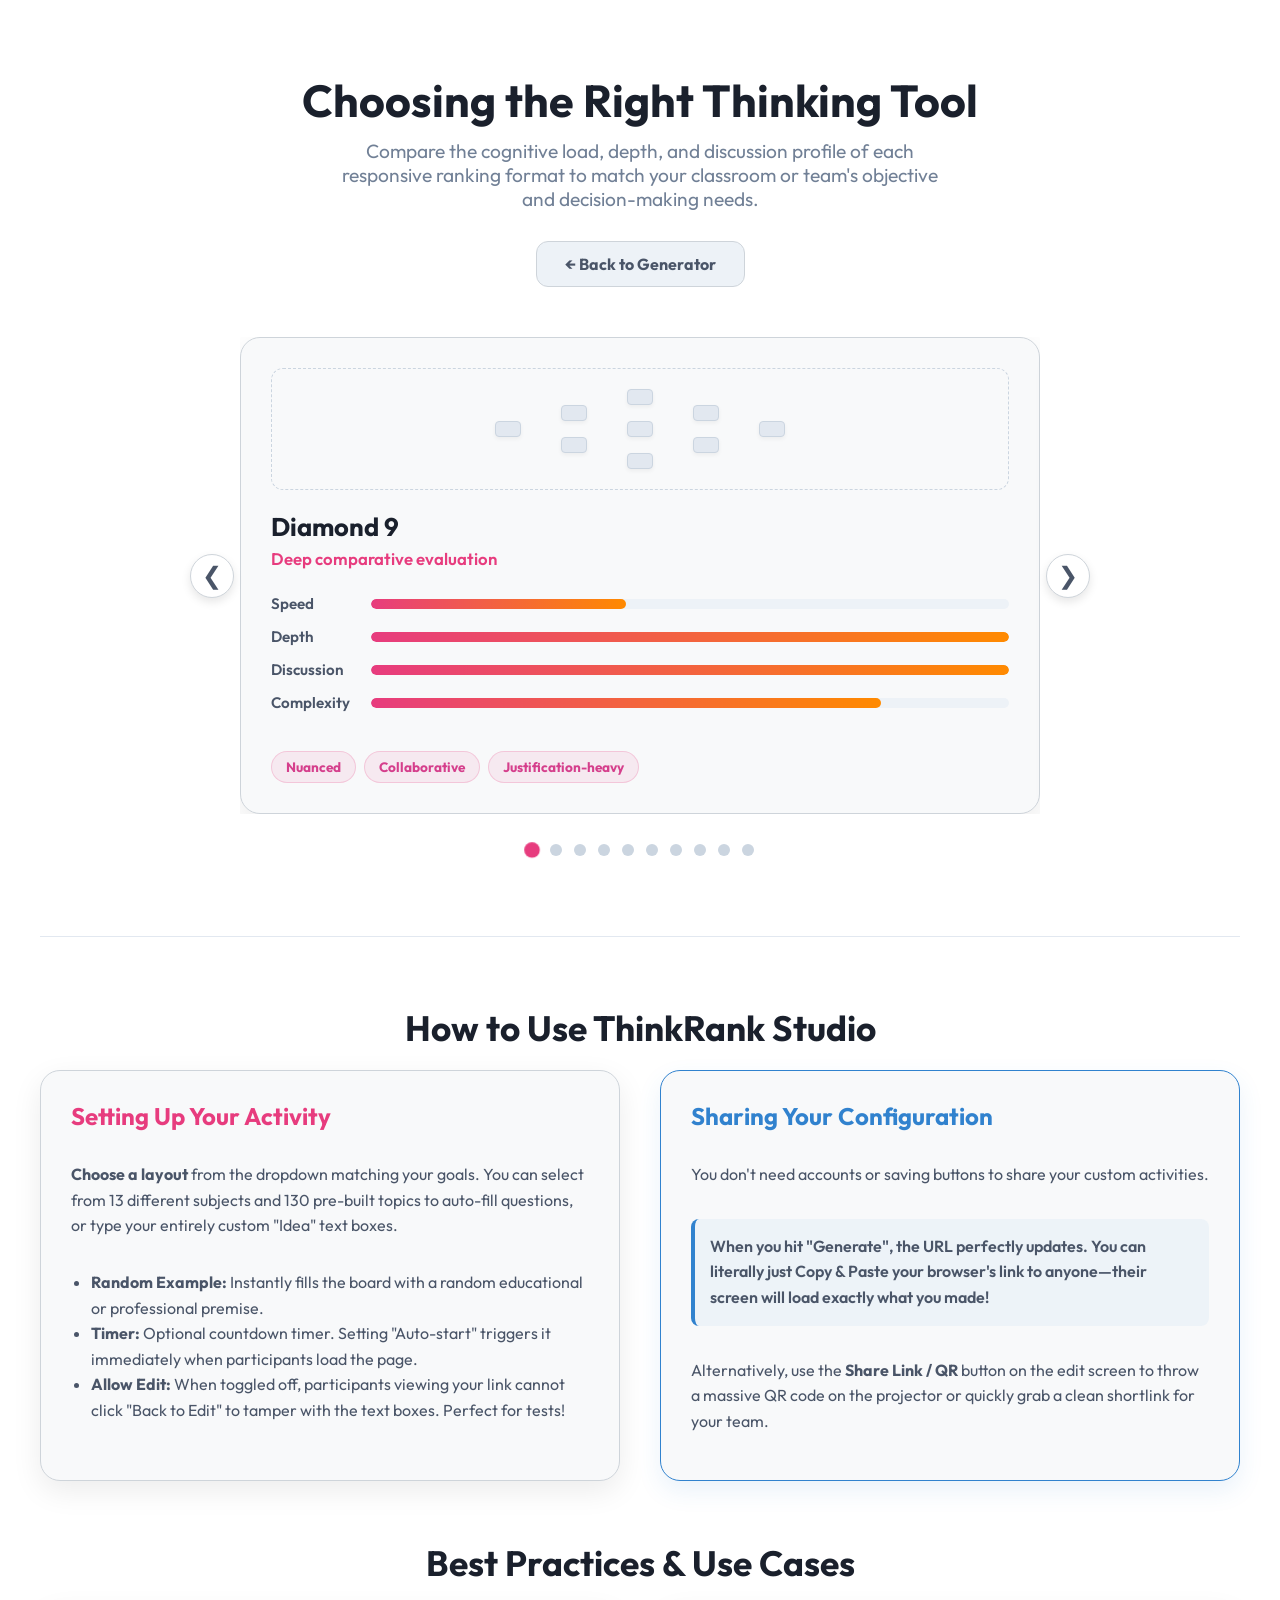
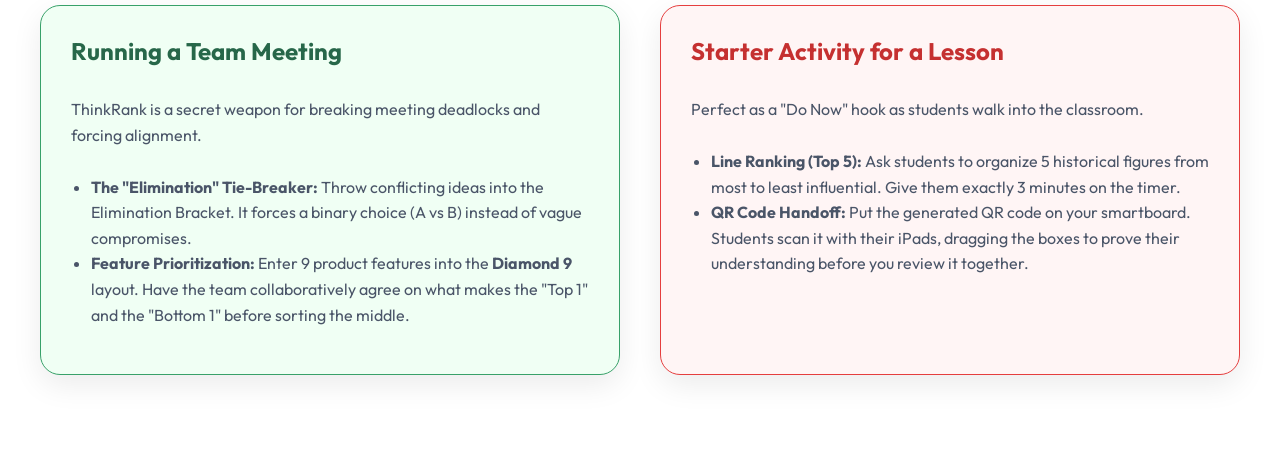
==== guide.html @ b17131f6 "Initial Upload" ====
<!DOCTYPE html>
<html lang="en">

<head>
  <meta charset="UTF-8">
  <meta name="viewport" content="width=device-width, initial-scale=1.0">
  <title>Thinking Tools Guide: Ranking Layouts</title>
  <link href="https://fonts.googleapis.com/css2?family=Outfit:wght@400;500;600;700&display=swap" rel="stylesheet">
  <link rel="stylesheet" href="css/styles.css">
  <link rel="stylesheet" href="css/guide.css">
</head>

<body>

  <div class="guide-container">
    <div class="guide-header">
      <h1>Choosing the Right Thinking Tool</h1>
      <p>Compare the cognitive load, depth, and discussion profile of each responsive ranking format to match your
        classroom or team's objective and decision-making needs.</p>
      <a href="index.html" class="btn-back">← Back to Generator</a>
    </div>

    <div class="carousel-wrapper">
      <button id="prevBtn" class="carousel-btn" aria-label="Previous format">&#10094;</button>
      
      <div class="card-grid" id="carousel">

      <!-- Diamond 9 -->
      <div class="guide-card">
        <div class="layout-preview">
          <!-- Mini D9 setup -->
          <div class="preview-box" style="top:20px; left:50%; transform:translateX(-50%);"></div>
          <div class="preview-box" style="top:36px; left:41%; transform:translateX(-50%);"></div>
          <div class="preview-box" style="top:36px; left:59%; transform:translateX(-50%);"></div>
          <div class="preview-box" style="top:52px; left:32%; transform:translateX(-50%);"></div>
          <div class="preview-box" style="top:52px; left:50%; transform:translateX(-50%);"></div>
          <div class="preview-box" style="top:52px; left:68%; transform:translateX(-50%);"></div>
          <div class="preview-box" style="top:68px; left:41%; transform:translateX(-50%);"></div>
          <div class="preview-box" style="top:68px; left:59%; transform:translateX(-50%);"></div>
          <div class="preview-box" style="top:84px; left:50%; transform:translateX(-50%);"></div>
        </div>
        <h2 class="card-title">Diamond 9</h2>
        <div class="thinking-style">Deep comparative evaluation</div>
        <div class="ratings-container">
          <div class="rating-row">
            <div class="rating-label">Speed</div>
            <div class="rating-bar-bg">
              <div class="rating-bar-fill" style="width: 40%;"></div>
            </div>
          </div>
          <div class="rating-row">
            <div class="rating-label">Depth</div>
            <div class="rating-bar-bg">
              <div class="rating-bar-fill" style="width: 100%;"></div>
            </div>
          </div>
          <div class="rating-row">
            <div class="rating-label">Discussion</div>
            <div class="rating-bar-bg">
              <div class="rating-bar-fill" style="width: 100%;"></div>
            </div>
          </div>
          <div class="rating-row">
            <div class="rating-label">Complexity</div>
            <div class="rating-bar-bg">
              <div class="rating-bar-fill" style="width: 80%;"></div>
            </div>
          </div>
        </div>
        <div class="tags-container">
          <span class="tag">Nuanced</span><span class="tag">Collaborative</span><span
            class="tag">Justification-heavy</span>
        </div>
      </div>

      <!-- Diamond 5 -->
      <div class="guide-card">
        <div class="layout-preview">
          <!-- Mini D5 setup -->
          <div class="preview-box" style="top:20px; left:50%; transform:translateX(-50%);"></div>
          <div class="preview-box" style="top:42px; left:41%; transform:translateX(-50%);"></div>
          <div class="preview-box" style="top:42px; left:59%; transform:translateX(-50%);"></div>
          <div class="preview-box" style="top:64px; left:50%; transform:translateX(-50%);"></div>
          <div class="preview-box" style="top:86px; left:50%; transform:translateX(-50%);"></div>
        </div>
        <h2 class="card-title">Diamond 5</h2>
        <div class="thinking-style">Focused prioritisation</div>
        <div class="ratings-container">
          <div class="rating-row">
            <div class="rating-label">Speed</div>
            <div class="rating-bar-bg">
              <div class="rating-bar-fill" style="width: 80%;"></div>
            </div>
          </div>
          <div class="rating-row">
            <div class="rating-label">Depth</div>
            <div class="rating-bar-bg">
              <div class="rating-bar-fill" style="width: 60%;"></div>
            </div>
          </div>
          <div class="rating-row">
            <div class="rating-label">Discussion</div>
            <div class="rating-bar-bg">
              <div class="rating-bar-fill" style="width: 80%;"></div>
            </div>
          </div>
          <div class="rating-row">
            <div class="rating-label">Complexity</div>
            <div class="rating-bar-bg">
              <div class="rating-bar-fill" style="width: 40%;"></div>
            </div>
          </div>
        </div>
        <div class="tags-container">
          <span class="tag">Lower cognitive load</span><span class="tag">Quick comparison</span><span
            class="tag">Accessible</span>
        </div>
      </div>

      <!-- Triangle -->
      <div class="guide-card">
        <div class="layout-preview">
          <!-- Mini Triangle setup -->
          <div class="preview-box" style="top:25px; left:50%; transform:translateX(-50%);"></div>
          <div class="preview-box" style="top:50px; left:41%; transform:translateX(-50%);"></div>
          <div class="preview-box" style="top:50px; left:59%; transform:translateX(-50%);"></div>
          <div class="preview-box" style="top:75px; left:32%; transform:translateX(-50%);"></div>
          <div class="preview-box" style="top:75px; left:50%; transform:translateX(-50%);"></div>
          <div class="preview-box" style="top:75px; left:68%; transform:translateX(-50%);"></div>
        </div>
        <h2 class="card-title">Triangle Ranking</h2>
        <div class="thinking-style">Clear hierarchy</div>
        <div class="ratings-container">
          <div class="rating-row">
            <div class="rating-label">Speed</div>
            <div class="rating-bar-bg">
              <div class="rating-bar-fill" style="width: 60%;"></div>
            </div>
          </div>
          <div class="rating-row">
            <div class="rating-label">Depth</div>
            <div class="rating-bar-bg">
              <div class="rating-bar-fill" style="width: 80%;"></div>
            </div>
          </div>
          <div class="rating-row">
            <div class="rating-label">Discussion</div>
            <div class="rating-bar-bg">
              <div class="rating-bar-fill" style="width: 80%;"></div>
            </div>
          </div>
          <div class="rating-row">
            <div class="rating-label">Complexity</div>
            <div class="rating-bar-bg">
              <div class="rating-bar-fill" style="width: 60%;"></div>
            </div>
          </div>
        </div>
        <div class="tags-container">
          <span class="tag">Structured</span><span class="tag">Balanced</span><span class="tag">Hierarchical</span>
        </div>
      </div>

      <!-- Line -->
      <div class="guide-card">
        <div class="layout-preview">
          <!-- Mini Line setup -->
          <div class="preview-box" style="top:15px; left:50%; transform:translateX(-50%);"></div>
          <div class="preview-box" style="top:35px; left:50%; transform:translateX(-50%);"></div>
          <div class="preview-box" style="top:55px; left:50%; transform:translateX(-50%);"></div>
          <div class="preview-box" style="top:75px; left:50%; transform:translateX(-50%);"></div>
          <div class="preview-box" style="top:95px; left:50%; transform:translateX(-50%);"></div>
        </div>
        <h2 class="card-title">Line Ranking</h2>
        <div class="thinking-style">Rapid judgement</div>
        <div class="ratings-container">
          <div class="rating-row">
            <div class="rating-label">Speed</div>
            <div class="rating-bar-bg">
              <div class="rating-bar-fill" style="width: 100%;"></div>
            </div>
          </div>
          <div class="rating-row">
            <div class="rating-label">Depth</div>
            <div class="rating-bar-bg">
              <div class="rating-bar-fill" style="width: 40%;"></div>
            </div>
          </div>
          <div class="rating-row">
            <div class="rating-label">Discussion</div>
            <div class="rating-bar-bg">
              <div class="rating-bar-fill" style="width: 40%;"></div>
            </div>
          </div>
          <div class="rating-row">
            <div class="rating-label">Complexity</div>
            <div class="rating-bar-bg">
              <div class="rating-bar-fill" style="width: 20%;"></div>
            </div>
          </div>
        </div>
        <div class="tags-container">
          <span class="tag">Fast</span><span class="tag">Simple</span><span class="tag">Direct Ladder</span>
        </div>
      </div>

      <!-- Podium -->
      <div class="guide-card">
        <div class="layout-preview">
          <!-- Mini Podium setup -->
          <div class="preview-box" style="top:30px; left:50%; transform:translateX(-50%); width: 32px; height: 18px;">
          </div>
          <div class="preview-box" style="top:55px; left:40%; transform:translateX(-50%); width: 32px; height: 18px;">
          </div>
          <div class="preview-box" style="top:68px; left:60%; transform:translateX(-50%); width: 32px; height: 18px;">
          </div>
        </div>
        <h2 class="card-title">Podium Ranking</h2>
        <div class="thinking-style">Competitive selection</div>
        <div class="ratings-container">
          <div class="rating-row">
            <div class="rating-label">Speed</div>
            <div class="rating-bar-bg">
              <div class="rating-bar-fill" style="width: 100%;"></div>
            </div>
          </div>
          <div class="rating-row">
            <div class="rating-label">Depth</div>
            <div class="rating-bar-bg">
              <div class="rating-bar-fill" style="width: 60%;"></div>
            </div>
          </div>
          <div class="rating-row">
            <div class="rating-label">Discussion</div>
            <div class="rating-bar-bg">
              <div class="rating-bar-fill" style="width: 60%;"></div>
            </div>
          </div>
          <div class="rating-row">
            <div class="rating-label">Complexity</div>
            <div class="rating-bar-bg">
              <div class="rating-bar-fill" style="width: 40%;"></div>
            </div>
          </div>
        </div>
        <div class="tags-container">
          <span class="tag">Competitive</span><span class="tag">Top-choice</span><span class="tag">Engaging</span>
        </div>
      </div>

      <!-- Elimination -->
      <div class="guide-card">
        <div class="layout-preview">
          <!-- Mini Elim setup -->
          <div style="font-size:12px; font-weight:bold; color:#718096; position:absolute; top:20px;">1 VS 1</div>
          <div class="preview-box" style="top:50px; left:41%; transform:translateX(-50%); width: 32px; height: 18px;">
          </div>
          <div class="preview-box" style="top:50px; left:59%; transform:translateX(-50%); width: 32px; height: 18px;">
          </div>
          <div class="trash-zone">TRASH</div>
        </div>
        <h2 class="card-title">Elimination Mode</h2>
        <div class="thinking-style">Argumentative evaluation</div>
        <div class="ratings-container">
          <div class="rating-row">
            <div class="rating-label">Speed</div>
            <div class="rating-bar-bg">
              <div class="rating-bar-fill" style="width: 80%;"></div>
            </div>
          </div>
          <div class="rating-row">
            <div class="rating-label">Depth</div>
            <div class="rating-bar-bg">
              <div class="rating-bar-fill" style="width: 80%;"></div>
            </div>
          </div>
          <div class="rating-row">
            <div class="rating-label">Discussion</div>
            <div class="rating-bar-bg">
              <div class="rating-bar-fill" style="width: 100%;"></div>
            </div>
          </div>
          <div class="rating-row">
            <div class="rating-label">Complexity</div>
            <div class="rating-bar-bg">
              <div class="rating-bar-fill" style="width: 60%;"></div>
            </div>
          </div>
        </div>
        <div class="tags-container">
          <span class="tag">Debate-driven</span><span class="tag">Defensive</span><span class="tag">Tournament</span>
        </div>
      </div>

      </div>
      <button id="nextBtn" class="carousel-btn" aria-label="Next format">&#10095;</button>
    </div>
    
    <div class="carousel-indicators" id="dotsContainer"></div>

    <!-- NEW GUIDE SECTION -->
    <div class="guide-manual" style="margin-top: 80px; padding-top: 40px; border-top: 1px solid #e2e8f0; animation: fadeIn 0.8s ease forwards;">
      <h2 style="font-size: 2.2rem; color: var(--text); margin-bottom: 20px; text-align: center;">How to Use ThinkRank Studio</h2>
      
      <div style="display: grid; grid-template-columns: repeat(auto-fit, minmax(300px, 1fr)); gap: 40px; margin-bottom: 60px;">
        <div class="guide-card" style="flex: unset; scroll-snap-align: none;">
          <h3 style="font-size: 1.5rem; color: #e73c7e; margin-top: 0; margin-bottom: 15px;">Setting Up Your Activity</h3>
          <p style="color: #4a5568; line-height: 1.6; margin-bottom: 15px;"><strong>Choose a layout</strong> from the dropdown matching your goals. You can select from 13 different subjects and 130 pre-built topics to auto-fill questions, or type your entirely custom "Idea" text boxes.</p>
          <ul style="color: #4a5568; line-height: 1.6; padding-left: 20px;">
            <li><strong>Random Example:</strong> Instantly fills the board with a random educational or professional premise.</li>
            <li><strong>Timer:</strong> Optional countdown timer. Setting "Auto-start" triggers it immediately when participants load the page.</li>
            <li><strong>Allow Edit:</strong> When toggled off, participants viewing your link cannot click "Back to Edit" to tamper with the text boxes. Perfect for tests!</li>
          </ul>
        </div>

        <div class="guide-card" style="flex: unset; border-color: #3182ce; box-shadow: 0 10px 25px rgba(49, 130, 206, 0.1); scroll-snap-align: none;">
          <h3 style="font-size: 1.5rem; color: #3182ce; margin-top: 0; margin-bottom: 15px;">Sharing Your Configuration</h3>
          <p style="color: #4a5568; line-height: 1.6; margin-bottom: 15px;">You don't need accounts or saving buttons to share your custom activities.</p>
          <p style="color: #4a5568; line-height: 1.6; font-weight: 600; padding: 15px; background: rgba(49, 130, 206, 0.05); border-radius: 8px; border-left: 4px solid #3182ce;">
            When you hit "Generate", the URL perfectly updates. You can literally just Copy & Paste your browser's link to anyone—their screen will load exactly what you made!
          </p>
          <p style="color: #4a5568; line-height: 1.6;">Alternatively, use the <strong>Share Link / QR</strong> button on the edit screen to throw a massive QR code on the projector or quickly grab a clean shortlink for your team.</p>
        </div>
      </div>

      <h2 style="font-size: 2.2rem; color: var(--text); margin-bottom: 20px; text-align: center;">Best Practices & Use Cases</h2>

      <div style="display: grid; grid-template-columns: repeat(auto-fit, minmax(300px, 1fr)); gap: 40px; margin-bottom: 40px;">
        <div class="guide-card" style="flex: unset; background: #f0fff4; border-color: #38a169; scroll-snap-align: none;">
          <h3 style="font-size: 1.5rem; color: #276749; margin-top: 0; margin-bottom: 15px;">Running a Team Meeting</h3>
          <p style="color: #4a5568; line-height: 1.6; margin-bottom: 10px;">ThinkRank is a secret weapon for breaking meeting deadlocks and forcing alignment.</p>
          <ul style="color: #4a5568; line-height: 1.6; padding-left: 20px;">
            <li><strong>The "Elimination" Tie-Breaker:</strong> Throw conflicting ideas into the Elimination Bracket. It forces a binary choice (A vs B) instead of vague compromises.</li>
            <li><strong>Feature Prioritization:</strong> Enter 9 product features into the <strong>Diamond 9</strong> layout. Have the team collaboratively agree on what makes the "Top 1" and the "Bottom 1" before sorting the middle.</li>
          </ul>
        </div>

        <div class="guide-card" style="flex: unset; background: #fff5f5; border-color: #e53e3e; scroll-snap-align: none;">
          <h3 style="font-size: 1.5rem; color: #c53030; margin-top: 0; margin-bottom: 15px;">Starter Activity for a Lesson</h3>
          <p style="color: #4a5568; line-height: 1.6; margin-bottom: 10px;">Perfect as a "Do Now" hook as students walk into the classroom.</p>
          <ul style="color: #4a5568; line-height: 1.6; padding-left: 20px;">
            <li><strong>Line Ranking (Top 5):</strong> Ask students to organize 5 historical figures from most to least influential. Give them exactly 3 minutes on the timer.</li>
            <li><strong>QR Code Handoff:</strong> Put the generated QR code on your smartboard. Students scan it with their iPads, dragging the boxes to prove their understanding before you review it together.</li>
          </ul>
        </div>
      </div>
    </div>

  </div>

  <script>
    const carousel = document.getElementById('carousel');
    const cards = document.querySelectorAll('.guide-card');
    const prevBtn = document.getElementById('prevBtn');
    const nextBtn = document.getElementById('nextBtn');
    const dotsContainer = document.getElementById('dotsContainer');
    
    // Create dots
    cards.forEach((_, idx) => {
      const dot = document.createElement('div');
      dot.classList.add('dot');
      if (idx === 0) dot.classList.add('active');
      dot.addEventListener('click', () => {
        carousel.scrollTo({ left: carousel.clientWidth * idx, behavior: 'smooth' });
      });
      dotsContainer.appendChild(dot);
    });
    
    const dots = document.querySelectorAll('.dot');
    
    // Update active dot on scroll
    carousel.addEventListener('scroll', () => {
      const index = Math.round(carousel.scrollLeft / carousel.clientWidth);
      dots.forEach(dot => dot.classList.remove('active'));
      if(dots[index]) dots[index].classList.add('active');
    });
    
    // Nav buttons
    prevBtn.addEventListener('click', () => {
      carousel.scrollBy({ left: -carousel.clientWidth, behavior: 'smooth' });
    });
    nextBtn.addEventListener('click', () => {
      carousel.scrollBy({ left: carousel.clientWidth, behavior: 'smooth' });
    });
  </script>

  <script async defer src="https://scripts.simpleanalyticscdn.com/latest.js"></script>
  <noscript><img src="https://queue.simpleanalyticscdn.com/noscript.gif" alt="" referrerpolicy="no-referrer-when-downgrade" /></noscript>
</body>

</html>
---- css/styles.css ----
:root {
      --primary: #ffffff;
      --text: #1a202c;
      --card-bg: #f8f9fa;
      --card-border: #ced4da;
      --slot-border: #adb5bd;
    }

    body {
      margin: 0;
      padding: 0;
      font-family: 'Outfit', sans-serif;
      /* High contrast white background for projection */
      background: #ffffff;
      color: var(--text);
      min-height: 100vh;
      display: flex;
      flex-direction: column;
      align-items: center;
      overflow-x: hidden;
    }


    h1 {
      margin-top: 2rem;
      font-weight: 700;
      font-size: 2.5rem;
      color: var(--text);
      text-align: center;
      padding: 0 1rem;
    }
    
    .instructions {
      text-align: center;
      max-width: 600px;
      margin: 0 auto 1.5rem auto;
      color: #4a5568;
      font-size: 1.1rem;
      line-height: 1.5;
      padding: 0 1rem;
    }
    
    .instructions strong {
      color: var(--text);
    }

    /* Glassmorphism Input Container */
    #inputContainer {
      background: var(--card-bg);
      border: 1px solid var(--card-border);
      border-radius: 20px;
      padding: 2rem;
      box-shadow: 0 4px 12px rgba(0, 0, 0, 0.05);
      display: flex;
      flex-direction: column;
      gap: 15px;
      width: 90%;
      max-width: 600px;
      margin-top: 1rem;
      animation: fadeIn 0.8s ease forwards;
    }

    .inputGrid {
      display: grid;
      grid-template-columns: repeat(3, 1fr);
      gap: 16px;
    }

    .textBox {
      padding: 12px 15px;
      border-radius: 12px;
      border: 1px solid var(--card-border);
      background: #ffffff;
      color: var(--text);
      font-size: 15px;
      font-family: 'Outfit', sans-serif;
      outline: none;
      transition: all 0.3s ease;
    }

    .textBox::placeholder {
      color: #a0aec0;
    }

    .textBox:focus {
      border-color: #e73c7e;
      box-shadow: 0 0 0 2px rgba(231,60,126,0.3);
    }

    select.textBox {
      cursor: pointer;
      appearance: none;
      -webkit-appearance: none;
      -moz-appearance: none;
      background-image: url('data:image/svg+xml;utf8,<svg fill="%231a202c" height="24" viewBox="0 0 24 24" width="24" xmlns="http://www.w3.org/2000/svg"><path d="M7 10l5 5 5-5z"/><path d="M0 0h24v24H0z" fill="none"/></svg>');
      background-repeat: no-repeat;
      background-position: right 10px top 50%;
      padding-right: 30px;
    }
    
    select.textBox option {
      background-color: #ffffff;
      color: var(--text);
    }

    .button-group {
      display: flex;
      gap: 16px;
      margin-top: 15px;
    }
    
    .button-group button {
      flex: 1;
    }

    button.randomBtn {
      background: #edf2f7;
      color: #4a5568;
      border: 1px solid var(--card-border);
      padding: 14px;
      border-radius: 12px;
      font-weight: 700;
      font-size: 16px;
      font-family: 'Outfit', sans-serif;
      cursor: pointer;
      transition: all 0.3s ease;
    }

    button.randomBtn:hover {
      background: #e2e8f0;
      color: var(--text);
      transform: translateY(-2px);
    }
    
    button.randomBtn:active {
      transform: translateY(1px);
    }

    button.presetBtn {
      background: #edf2f7;
      color: #4a5568;
      border: 1px solid var(--card-border);
      padding: 6px 12px;
      border-radius: 6px;
      font-weight: 600;
      font-size: 14px;
      font-family: 'Outfit', sans-serif;
      cursor: pointer;
      transition: all 0.2s ease;
    }

    button.presetBtn:hover {
      background: #e2e8f0;
      color: var(--text);
    }

    button.makeBtn {
      background: #e73c7e;
      color: #fff;
      border: none;
      padding: 14px;
      border-radius: 12px;
      font-weight: 700;
      font-size: 18px;
      font-family: 'Outfit', sans-serif;
      cursor: pointer;
      transition: all 0.3s cubic-bezier(0.25, 0.8, 0.25, 1);
      margin-top: 10px;
      box-shadow: 0 4px 6px rgba(0,0,0,0.1);
    }

    button.makeBtn:hover {
      transform: translateY(-3px);
      box-shadow: 0 7px 14px rgba(0,0,0,0.15);
    }
    
    button.makeBtn:active {
      transform: translateY(1px);
    }

    /* Container for the Diamond 9 */
    #container {
      position: relative;
      width: 95%;
      max-width: 800px;
      height: 700px;
      margin: 1rem auto 3rem auto;
      background: #ffffff;
      border-radius: 24px;
      border: 2px solid var(--card-border);
      box-shadow: 0 10px 30px rgba(0, 0, 0, 0.05);
      display: none; /* hidden until Make button is clicked */
      overflow: hidden; /* keep draggables visible comfortably within bounds */
    }

    .background-box {
      position: absolute;
      width: 140px;
      height: 70px;
      border: 2px dashed var(--slot-border);
      border-radius: 16px;
      background: #f8f9fa;
      transform: translateX(-50%);
    }

    /* Diamond 9 Absolute Positioning */
    .background-box:nth-child(1) { top: 12%; left: 50%; }
    
    .background-box:nth-child(2) { top: 27%; left: 35%; }
    .background-box:nth-child(3) { top: 27%; left: 65%; }
    
    .background-box:nth-child(4) { top: 42%; left: 20%; }
    .background-box:nth-child(5) { top: 42%; left: 50%; }
    .background-box:nth-child(6) { top: 42%; left: 80%; }
    
    .background-box:nth-child(7) { top: 57%; left: 35%; }
    .background-box:nth-child(8) { top: 57%; left: 65%; }
    
    .background-box:nth-child(9) { top: 72%; left: 50%; }

    .label {
      position: absolute;
      font-weight: 700;
      text-transform: uppercase;
      letter-spacing: 3px;
      color: #718096;
      font-size: 16px;
      width: 100%;
      text-align: center;
    }
    
    .label.top { top: 4%; }
    .label.bottom { top: 88%; }

    /* Draggable items */
    .draggable {
      position: absolute;
      z-index: 9;
      width: 140px;
      height: 70px;
      background: #ffffff;
      color: var(--text);
      border-radius: 16px;
      border: 2px solid var(--card-border);
      display: flex;
      justify-content: center;
      align-items: center;
      font-weight: 600;
      font-size: 15px;
      box-shadow: 0 4px 6px rgba(0,0,0,0.05);
      cursor: grab;
      user-select: none;
      touch-action: none; /* Crucial for touch dragging */
      transition: box-shadow 0.2s, transform 0.2s, border-color 0.2s;
      text-align: center;
      padding: 0 10px;
      box-sizing: border-box;
      word-break: break-word;
      line-height: 1.2;
    }

    .draggable:hover {
      box-shadow: 0 6px 12px rgba(0,0,0,0.1);
      transform: translateY(-2px);
      border-color: #adb5bd;
    }

    .draggable.dragging {
      cursor: grabbing;
      transform: scale(1.05);
      box-shadow: 0 15px 25px rgba(0,0,0,0.15);
      border-color: #e73c7e;
      transition: none; /* Smooth drag */
      z-index: 100 !important;
    }

    @keyframes fadeIn {
      from { opacity: 0; transform: translateY(20px); }
      to { opacity: 1; transform: translateY(0); }
    }

    /* Responsive Design */
    @media (max-width: 768px) {
      .inputGrid { grid-template-columns: 1fr; }
      
      .background-box {
        width: 90px;
        height: 50px;
      }
      .draggable {
        width: 90px;
        height: 50px;
        font-size: 12px;
        border-radius: 12px;
      }
      
      #container { height: 550px; }
      
      .background-box:nth-child(1) { top: 12%; left: 50%; }
      .background-box:nth-child(2) { top: 26%; left: 32%; }
      .background-box:nth-child(3) { top: 26%; left: 68%; }
      .background-box:nth-child(4) { top: 40%; left: 14%; }
      .background-box:nth-child(5) { top: 40%; left: 50%; }
      .background-box:nth-child(6) { top: 40%; left: 86%; }
      .background-box:nth-child(7) { top: 54%; left: 32%; }
      .background-box:nth-child(8) { top: 54%; left: 68%; }
      .background-box:nth-child(9) { top: 68%; left: 50%; }
    }

    /* Print styling */
    @media print {
      body {
        background: none !important;
        background-color: #fff !important;
        color: #000 !important;
        -webkit-print-color-adjust: exact;
        print-color-adjust: exact;
      }
      
      h1, #generatedTopic {
        color: #000 !important;
        text-shadow: none !important;
      }

      #container {
        border: none !important;
        box-shadow: none !important;
        background: transparent !important;
        backdrop-filter: none !important;
      }

      .label {
        color: #000 !important;
        text-shadow: none !important;
      }

      .draggable {
        box-shadow: none !important;
        border: 2px solid #000 !important;
        background: #fff !important;
        color: #000 !important;
      }

      .background-box {
        border: 2px dashed #aaa !important;
        background: transparent !important;
      }

      #inputContainer, #footerActions button {
        display: none !important;
      }
    }

    .ratings-container {
      margin-bottom: 20px;
      width: 100%;
    }
    .rating-row {
      display: flex;
      align-items: center;
      margin-bottom: 12px;
    }
    .rating-label {
      width: 90px;
      font-size: 0.95rem;
      font-weight: 600;
      color: #4a5568;
      text-align: left;
    }
    .rating-bar-bg {
      flex-grow: 1;
      height: 8px;
      background: #edf2f7;
      border-radius: 4px;
      overflow: hidden;
      position: relative;
    }
    .rating-bar-fill {
      height: 100%;
      border-radius: 4px;
      background: linear-gradient(90deg, #e73c7e, #ff8a00);
      width: 0%;
      transition: width 1s cubic-bezier(0.175, 0.885, 0.32, 1.275);
    }
    .tags-container {
      display: flex;
      flex-wrap: wrap;
      gap: 8px;
      justify-content: flex-start;
    }
    .tag {
      background: rgba(231, 60, 126, 0.08);
      color: #d53f8c;
      padding: 6px 14px;
      border-radius: 20px;
      font-size: 0.85rem;
      font-weight: 700;
      border: 1px solid rgba(231, 60, 126, 0.2);
    }
    
    .tool-slider {
      flex-grow: 1;
      -webkit-appearance: none;
      appearance: none;
      height: 10px;
      background: #edf2f7;
      border-radius: 5px;
      outline: none;
      cursor: pointer;
    }
    .tool-slider::-webkit-slider-thumb {
      -webkit-appearance: none;
      appearance: none;
      width: 20px;
      height: 20px;
      border-radius: 50%;
      background: #e73c7e;
      cursor: pointer;
      box-shadow: 0 4px 8px rgba(231,60,126,0.3);
      transition: transform 0.1s cubic-bezier(0.175, 0.885, 0.32, 1.275);
    }
    .tool-slider::-webkit-slider-thumb:hover {
      transform: scale(1.2);
    }
    .tool-slider::-moz-range-thumb {
      width: 20px;
      height: 20px;
      border-radius: 50%;
      background: #e73c7e;
      cursor: pointer;
      box-shadow: 0 4px 8px rgba(231,60,126,0.3);
      border: none;
      transition: transform 0.1s cubic-bezier(0.175, 0.885, 0.32, 1.275);
    }
    .tool-slider::-moz-range-thumb:hover {
      transform: scale(1.2);
    }
---- css/guide.css ----
/* Guide Page Specific Styles */
.guide-container {
  max-width: 1200px;
  margin: 0 auto;
  padding: 40px 20px;
  animation: fadeIn 0.6s ease forwards;
}
.guide-header {
  text-align: center;
  margin-bottom: 50px;
}
.guide-header h1 {
  font-size: 2.8rem;
  margin-bottom: 10px;
  color: var(--text);
  font-weight: 700;
}
.guide-header p {
  font-size: 1.2rem;
  color: #718096;
  max-width: 600px;
  margin: 0 auto;
}
.carousel-wrapper {
  position: relative;
  max-width: 800px;
  margin: 0 auto;
  padding: 0 50px;
}
.card-grid {
  display: flex;
  gap: 20px;
  overflow-x: auto;
  scroll-snap-type: x mandatory;
  scroll-behavior: smooth;
  scrollbar-width: none; /* Firefox */
}
.card-grid::-webkit-scrollbar {
  display: none; /* Safari and Chrome */
}
.guide-card {
  flex: 0 0 100%;
  scroll-snap-align: center;
  background: var(--card-bg);
  border: 1px solid var(--card-border);
  border-radius: 20px;
  padding: 30px;
  box-shadow: 0 10px 30px rgba(0, 0, 0, 0.08);
  transition: transform 0.3s ease, box-shadow 0.3s ease;
  display: flex;
  flex-direction: column;
  box-sizing: border-box;
}
.guide-card:hover {
  transform: translateY(-5px);
  box-shadow: 0 15px 35px rgba(231, 60, 126, 0.15); 
  border-color: #e73c7e;
}
.carousel-btn {
  position: absolute;
  top: 50%;
  transform: translateY(-50%);
  background: #ffffff;
  border: 1px solid var(--card-border);
  width: 44px;
  height: 44px;
  border-radius: 50%;
  font-size: 1.5rem;
  color: #4a5568;
  cursor: pointer;
  display: flex;
  align-items: center;
  justify-content: center;
  box-shadow: 0 4px 10px rgba(0,0,0,0.1);
  transition: all 0.2s ease;
  z-index: 10;
}
.carousel-btn:hover {
  background: #e73c7e;
  border-color: #e73c7e;
  color: white;
}
#prevBtn { left: 0; }
#nextBtn { right: 0; }
.carousel-indicators {
  display: flex;
  justify-content: center;
  gap: 12px;
  margin-top: 30px;
}
.dot {
  width: 12px;
  height: 12px;
  border-radius: 50%;
  background: #cbd5e0;
  cursor: pointer;
  transition: background 0.3s ease, transform 0.3s ease;
}
.dot.active {
  background: #e73c7e;
  transform: scale(1.3);
}
.layout-preview {
  height: 120px;
  background: #f8f9fa;
  border-radius: 12px;
  margin-bottom: 20px;
  display: flex;
  align-items: center;
  justify-content: center;
  position: relative;
  overflow: hidden;
  border: 1px dashed #cbd5e0;
}
.card-title {
  font-size: 1.6rem;
  font-weight: 700;
  color: var(--text);
  margin-top: 0;
  margin-bottom: 5px;
}
.thinking-style {
  font-size: 1.05rem;
  color: #e73c7e;
  font-weight: 600;
  margin-bottom: 25px;
}
.ratings-container {
  margin-bottom: 25px;
  flex-grow: 1;
}
.rating-row {
  display: flex;
  align-items: center;
  margin-bottom: 14px;
}
.rating-label {
  width: 100px;
  font-size: 0.95rem;
  font-weight: 600;
  color: #4a5568;
}
.rating-bar-bg {
  flex-grow: 1;
  height: 10px;
  background: #edf2f7;
  border-radius: 5px;
  overflow: hidden;
  position: relative;
}
.rating-bar-fill {
  height: 100%;
  border-radius: 5px;
  background: linear-gradient(90deg, #e73c7e, #ff8a00);
  transform-origin: left;
  animation: growBar 1.2s cubic-bezier(0.175, 0.885, 0.32, 1.275) forwards;
}
@keyframes growBar {
  from { transform: scaleX(0); }
  to { transform: scaleX(1); }
}
.tags-container {
  display: flex;
  flex-wrap: wrap;
  gap: 8px;
}
.tag {
  background: rgba(231, 60, 126, 0.08);
  color: #d53f8c;
  padding: 6px 14px;
  border-radius: 20px;
  font-size: 0.85rem;
  font-weight: 700;
  border: 1px solid rgba(231, 60, 126, 0.2);
}

/* Specific CSS Previews */
.preview-box {
  background: #e2e8f0;
  border: 1px solid #cbd5e0;
  border-radius: 4px;
  position: absolute;
  box-shadow: 0 2px 4px rgba(0,0,0,0.05);
  width: 24px;
  height: 14px;
}
.trash-zone {
  position: absolute;
  bottom: 10px;
  width: 80px;
  height: 20px;
  border: 1px dashed #e53e3e;
  border-radius: 4px;
  background: rgba(229, 62, 62, 0.1);
  display: flex;
  align-items: center;
  justify-content: center;
  font-size: 10px;
  color: #e53e3e;
  font-weight: bold;
}
.btn-back {
  display: inline-block;
  margin-top: 30px;
  padding: 12px 28px;
  font-size: 16px;
  background: #edf2f7;
  color: #4a5568;
  border: 1px solid var(--card-border);
  border-radius: 12px;
  text-decoration: none;
  font-weight: 700;
  transition: all 0.2s;
}
.btn-back:hover {
  background: #e2e8f0;
  color: #1a202c;
  transform: translateY(-2px);
}
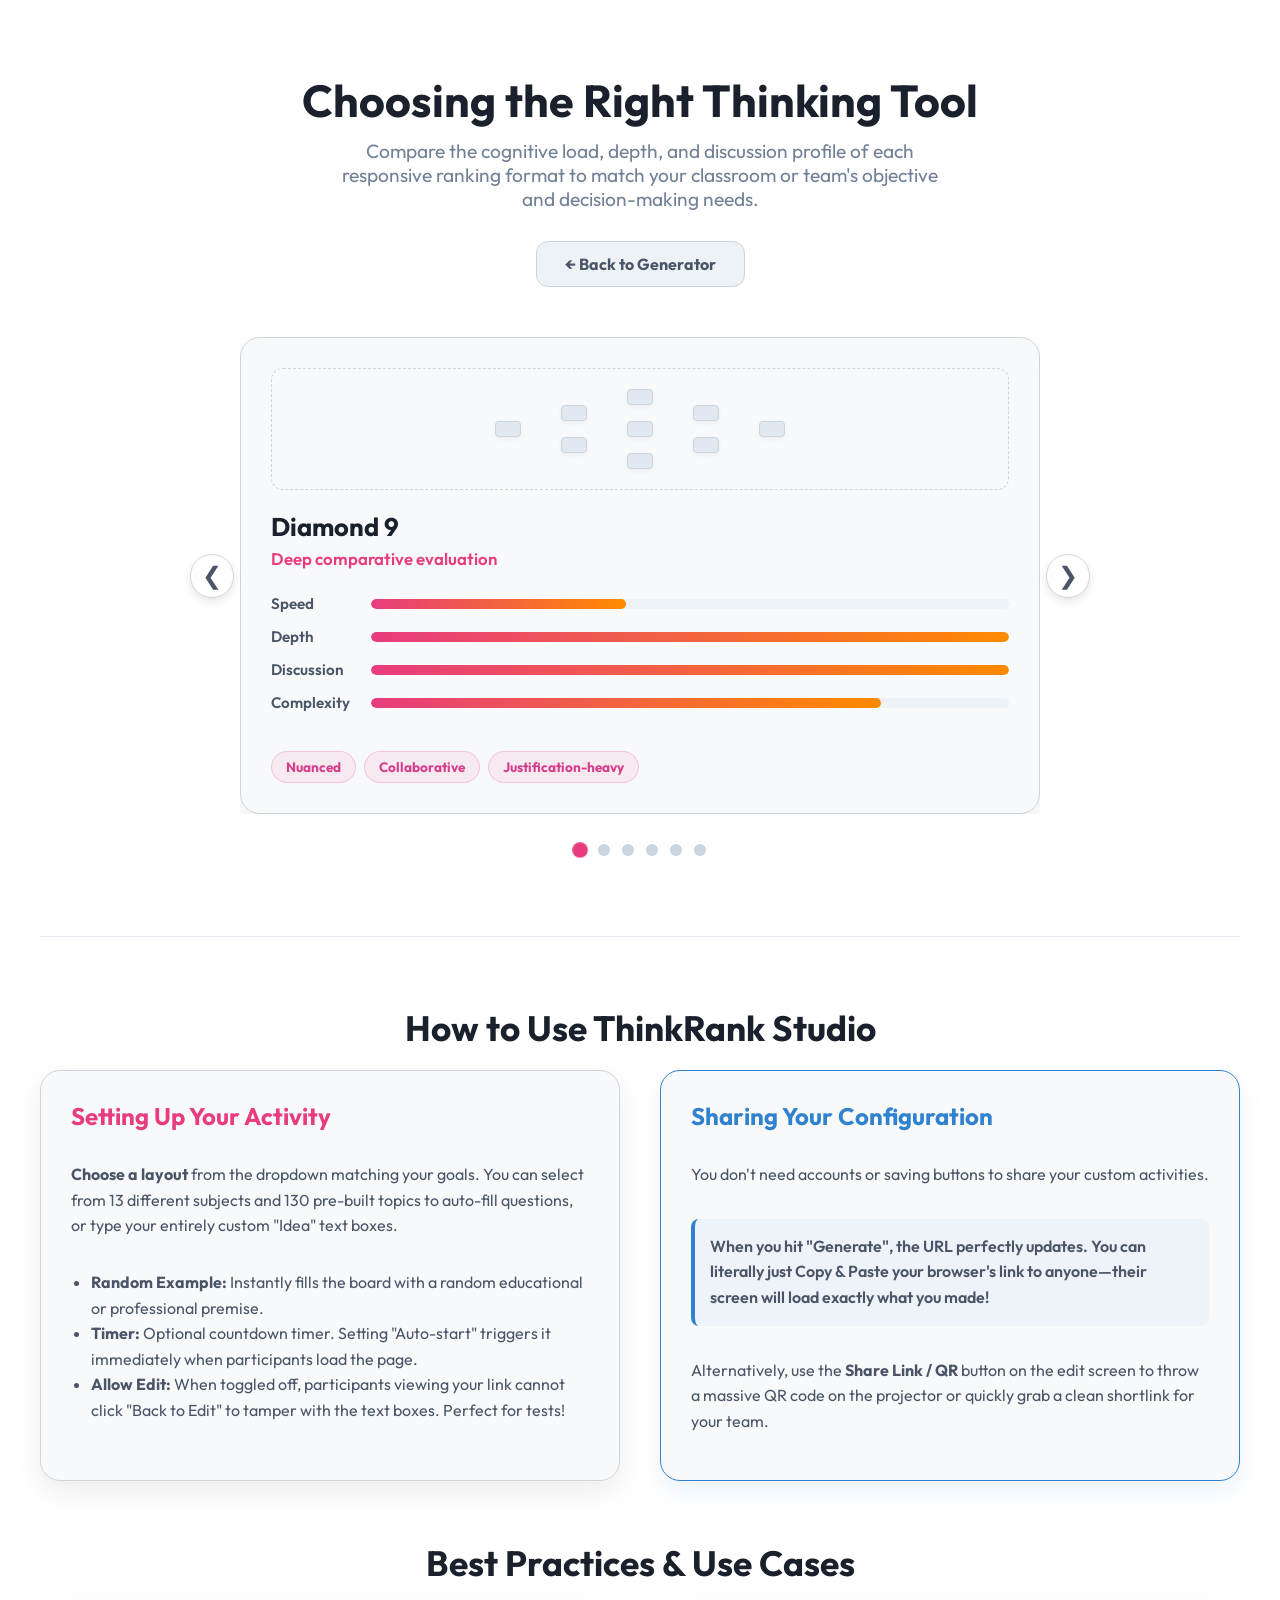
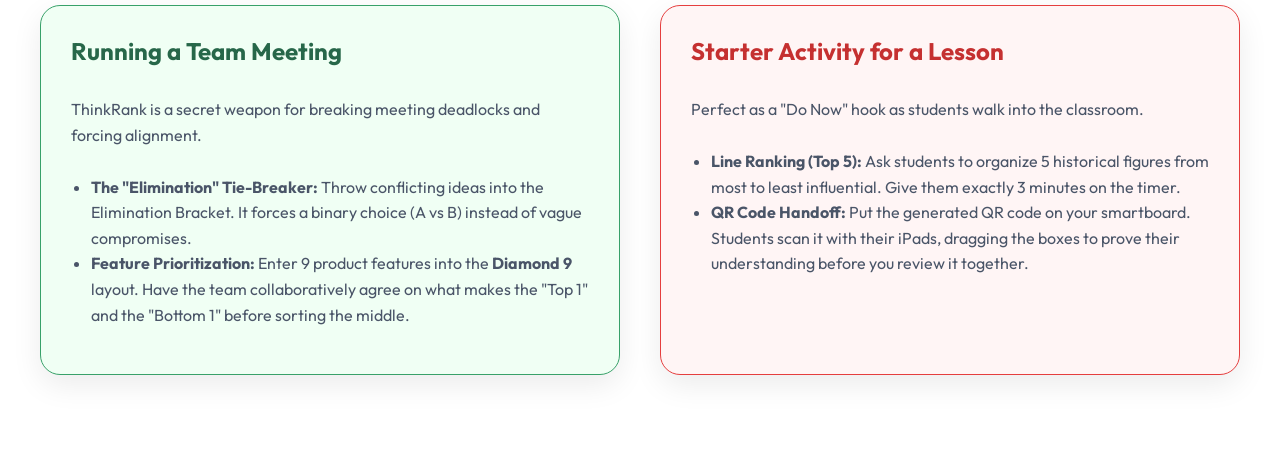
==== commit f24bca62: "Update card selection to use carousel context" ====
--- a/guide.html
+++ b/guide.html
@@ -350,7 +350,7 @@
 
   <script>
     const carousel = document.getElementById('carousel');
-    const cards = document.querySelectorAll('.guide-card');
+    const cards = carousel.querySelectorAll('.guide-card');
     const prevBtn = document.getElementById('prevBtn');
     const nextBtn = document.getElementById('nextBtn');
     const dotsContainer = document.getElementById('dotsContainer');
@@ -388,4 +388,4 @@
   <noscript><img src="https://queue.simpleanalyticscdn.com/noscript.gif" alt="" referrerpolicy="no-referrer-when-downgrade" /></noscript>
 </body>
 
-</html>+</html>
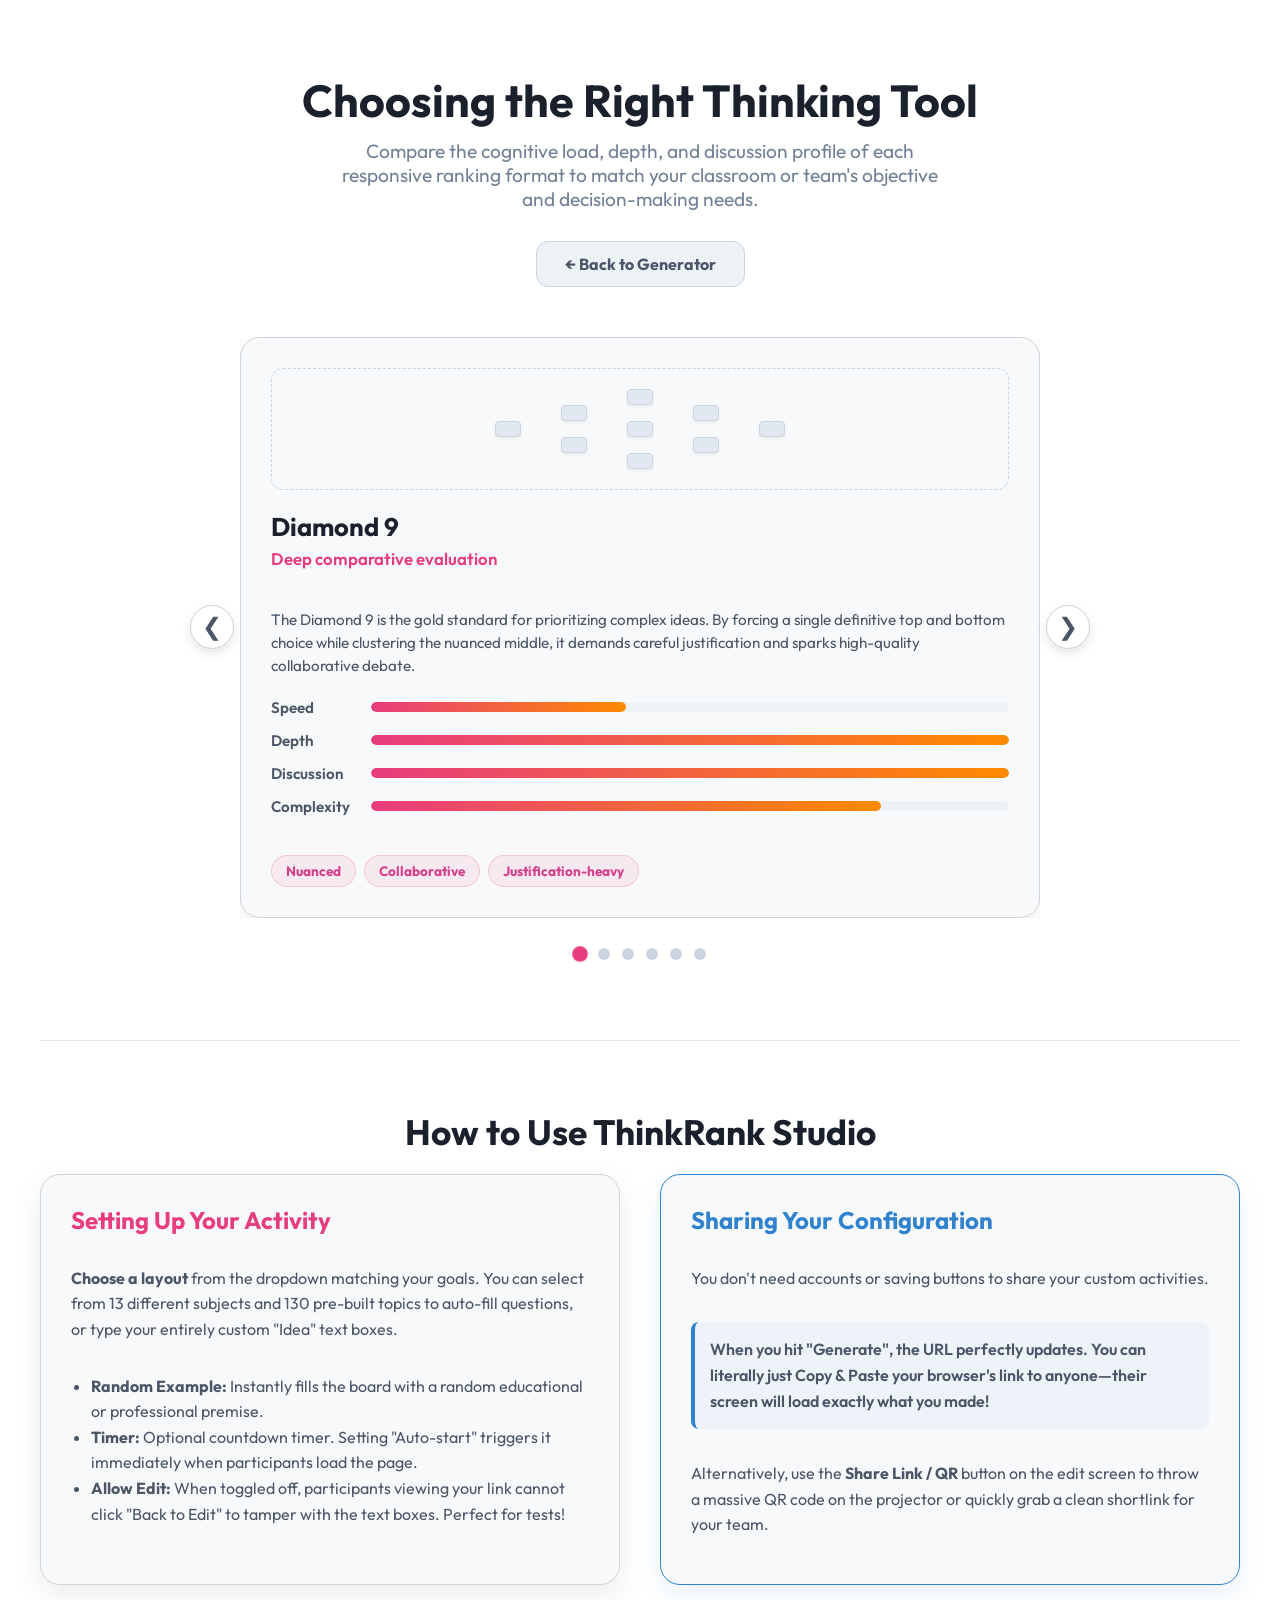
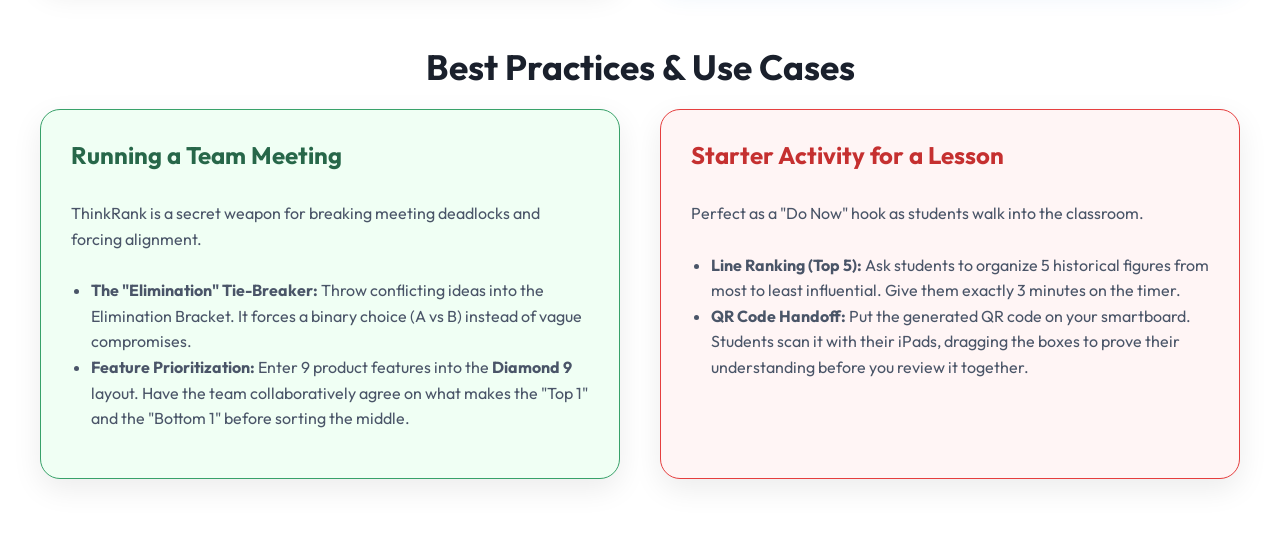
==== commit 40c01164: "Enhance guide with detailed descriptions for rankings Added descriptive paragraphs for various ranki" ====
--- a/guide.html
+++ b/guide.html
@@ -41,6 +41,7 @@
         </div>
         <h2 class="card-title">Diamond 9</h2>
         <div class="thinking-style">Deep comparative evaluation</div>
+        <p style="color: #4a5568; line-height: 1.5; font-size: 0.95rem; margin-bottom: 20px;">The Diamond 9 is the gold standard for prioritizing complex ideas. By forcing a single definitive top and bottom choice while clustering the nuanced middle, it demands careful justification and sparks high-quality collaborative debate.</p>
         <div class="ratings-container">
           <div class="rating-row">
             <div class="rating-label">Speed</div>
@@ -85,6 +86,7 @@
         </div>
         <h2 class="card-title">Diamond 5</h2>
         <div class="thinking-style">Focused prioritisation</div>
+        <p style="color: #4a5568; line-height: 1.5; font-size: 0.95rem; margin-bottom: 20px;">A streamlined version of the classic diamond shape. The Diamond 5 significantly lowers the cognitive load by reducing the variables, making it an excellent, accessible choice for younger students or rapid-fire team exercises.</p>
         <div class="ratings-container">
           <div class="rating-row">
             <div class="rating-label">Speed</div>
@@ -130,6 +132,7 @@
         </div>
         <h2 class="card-title">Triangle Ranking</h2>
         <div class="thinking-style">Clear hierarchy</div>
+        <p style="color: #4a5568; line-height: 1.5; font-size: 0.95rem; margin-bottom: 20px;">The Triangle Layout provides a visually grounded, structured hierarchy. The wider base allows users to safely group less critical items, culminating strictly into a single, indisputable top choice at the peak.</p>
         <div class="ratings-container">
           <div class="rating-row">
             <div class="rating-label">Speed</div>
@@ -173,6 +176,7 @@
         </div>
         <h2 class="card-title">Line Ranking</h2>
         <div class="thinking-style">Rapid judgement</div>
+        <p style="color: #4a5568; line-height: 1.5; font-size: 0.95rem; margin-bottom: 20px;">The Line format offers a straightforward, top-to-bottom ladder. It completely removes the ambiguity of equal groupings found in diamonds, creating a strict, uncompromising hierarchy that is perfect for fast ranking decisions.</p>
         <div class="ratings-container">
           <div class="rating-row">
             <div class="rating-label">Speed</div>
@@ -217,6 +221,7 @@
         </div>
         <h2 class="card-title">Podium Ranking</h2>
         <div class="thinking-style">Competitive selection</div>
+        <p style="color: #4a5568; line-height: 1.5; font-size: 0.95rem; margin-bottom: 20px;">The Podium is fiercely competitive. With exclusively three available spots (1st, 2nd, and 3rd), participants are forced to ruthlessly discard the majority of their options, identifying only the absolute top-tier choices.</p>
         <div class="ratings-container">
           <div class="rating-row">
             <div class="rating-label">Speed</div>
@@ -261,6 +266,7 @@
         </div>
         <h2 class="card-title">Elimination Mode</h2>
         <div class="thinking-style">Argumentative evaluation</div>
+        <p style="color: #4a5568; line-height: 1.5; font-size: 0.95rem; margin-bottom: 20px;">Built like a tournament bracket, the Elimination format pits two ideas head-to-head in an argumentative battle. Users actively defend their preferred choice and aggressively drag the 'loser' into the trash until one remains.</p>
         <div class="ratings-container">
           <div class="rating-row">
             <div class="rating-label">Speed</div>
